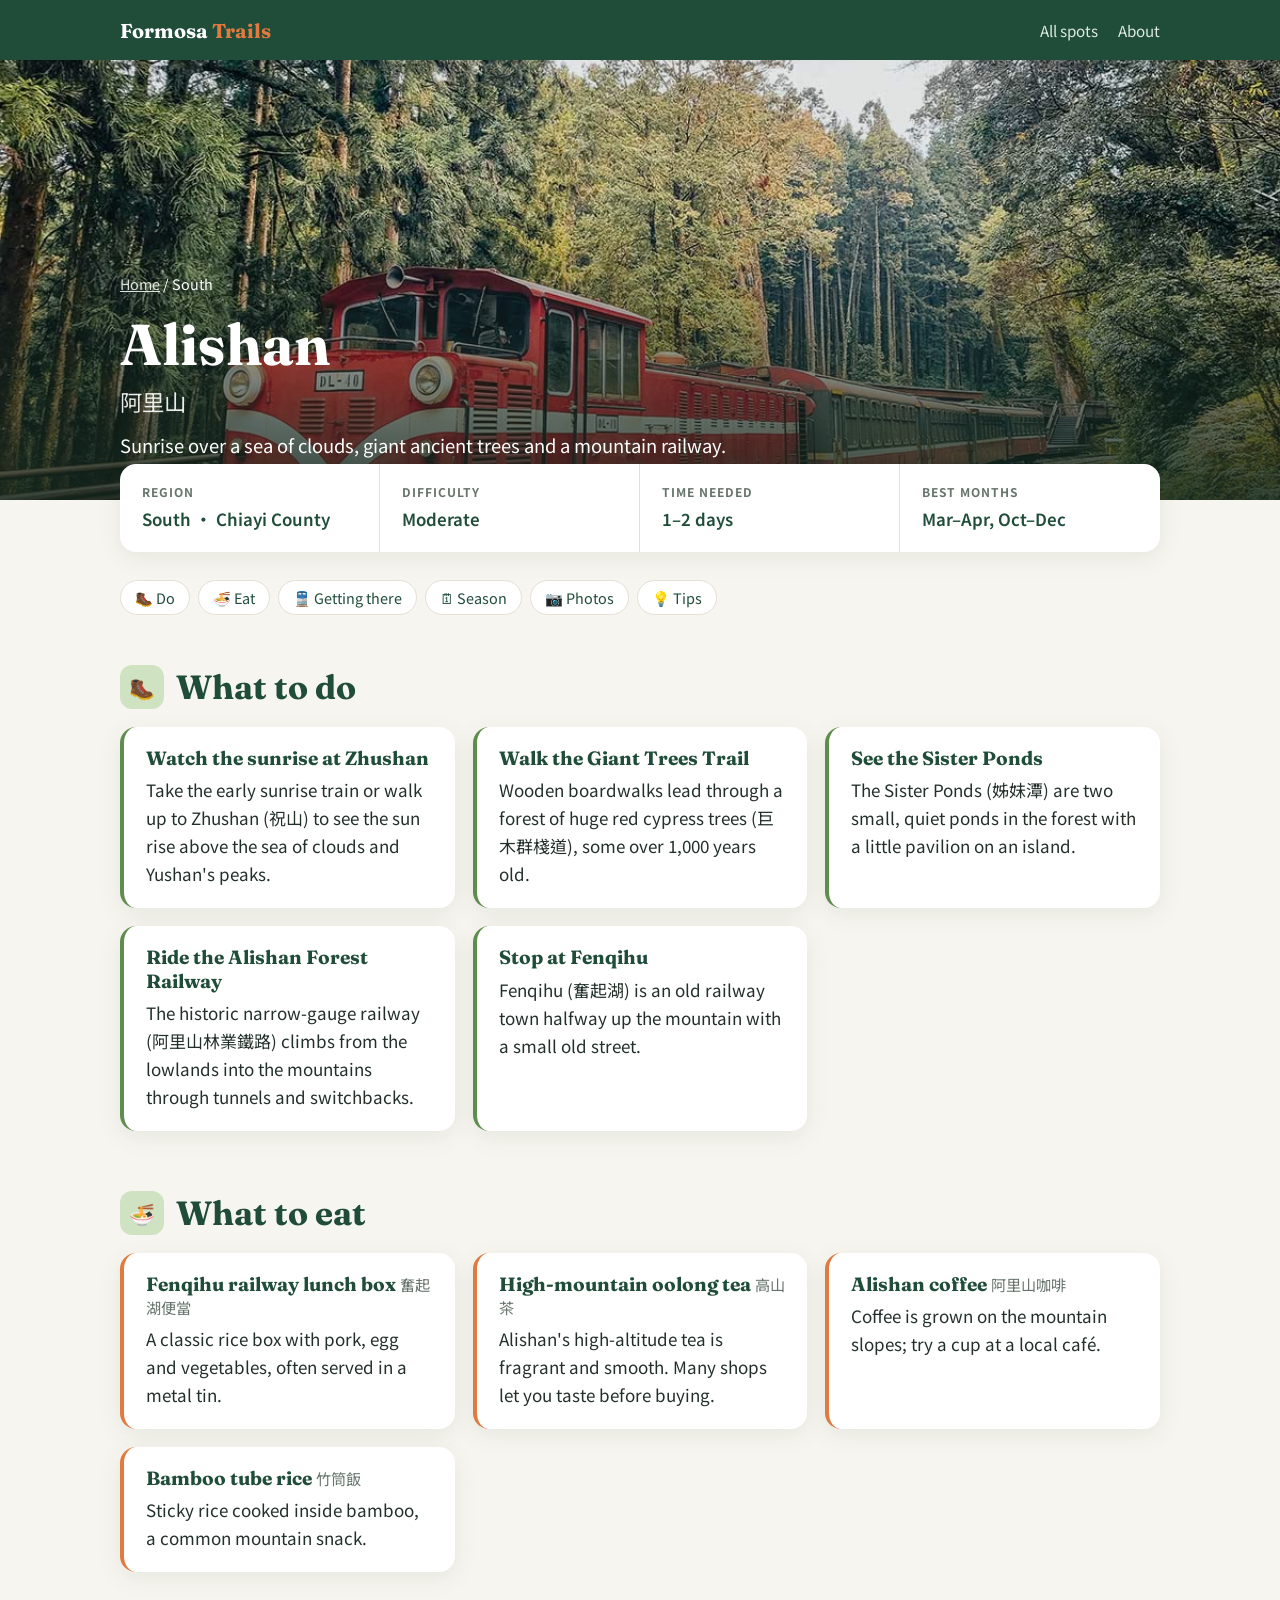
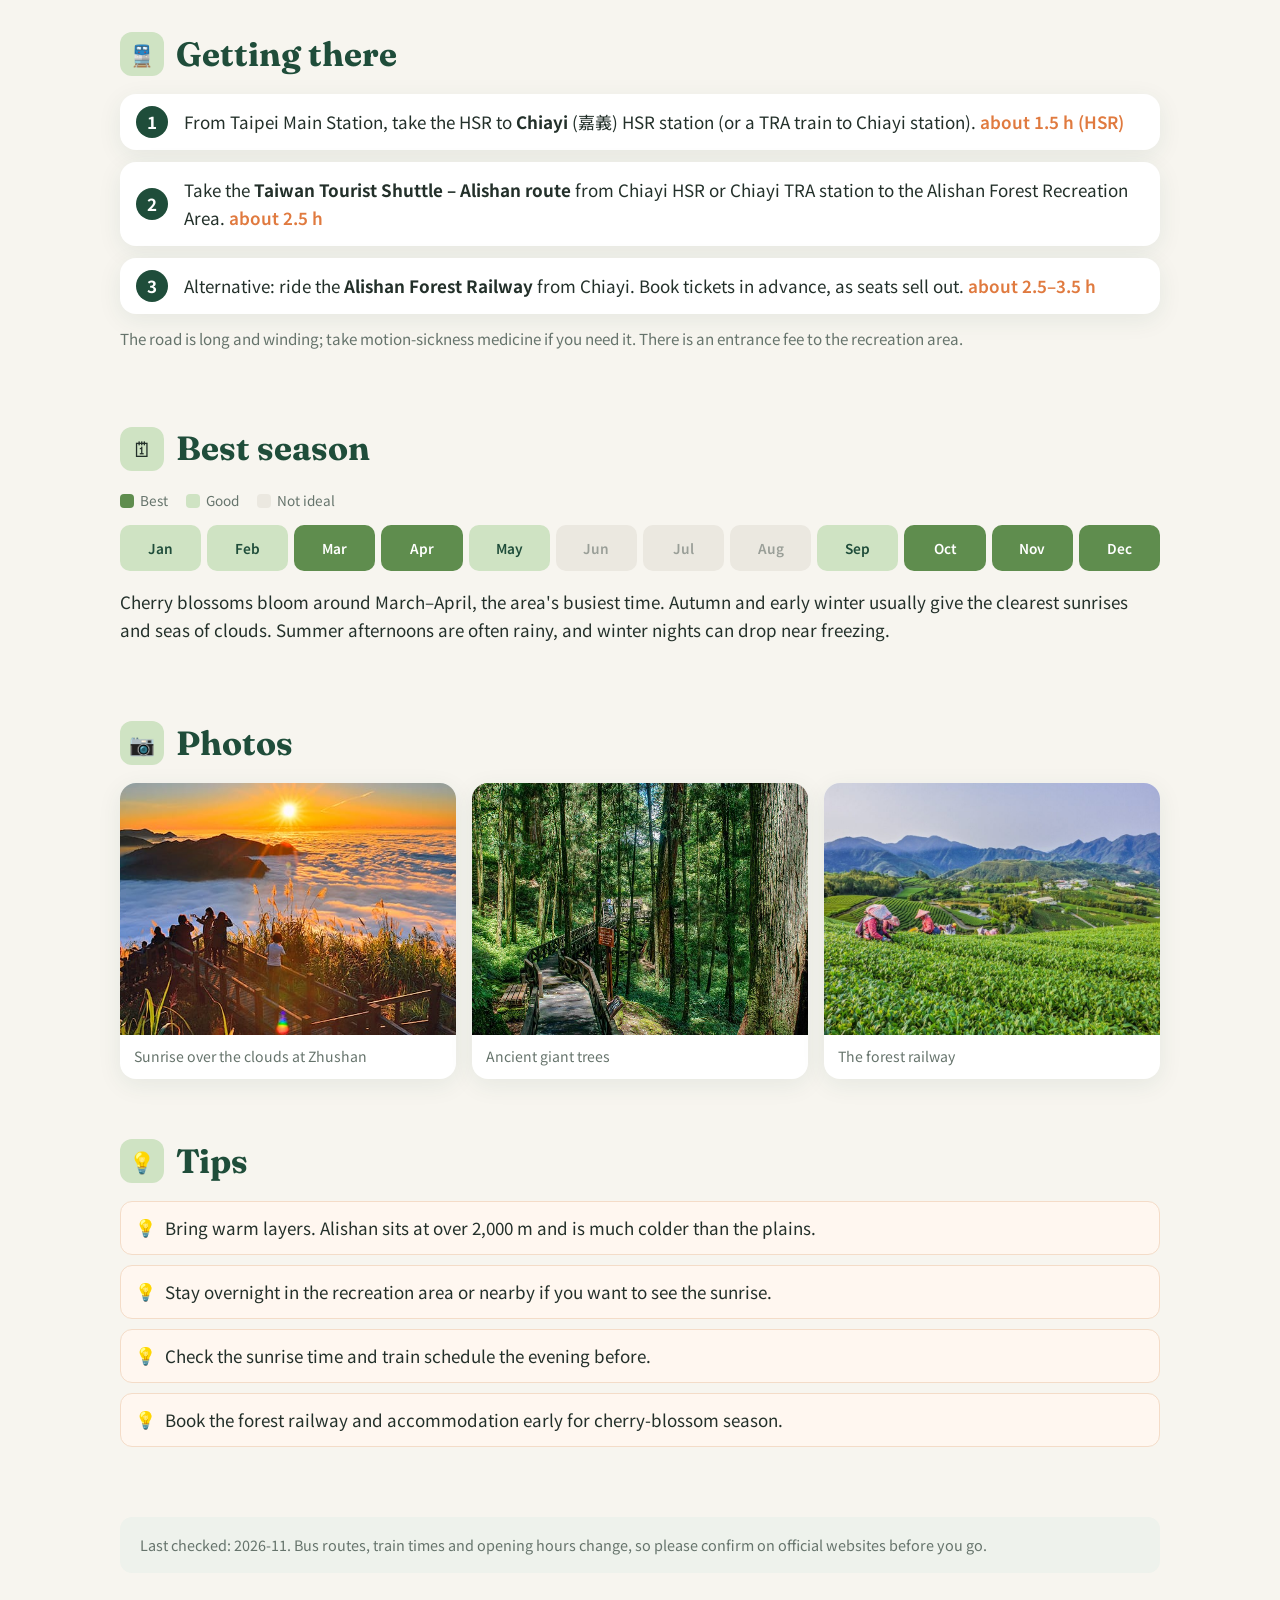
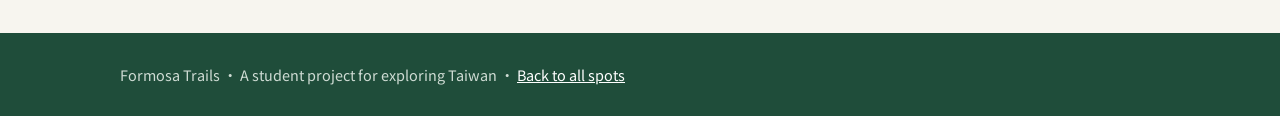
==== spots/alishan.html @ 12a294a2 "Add files via upload" ====
<!DOCTYPE html>
<html lang="en">
<head>
  <meta charset="UTF-8">
  <meta name="viewport" content="width=device-width, initial-scale=1.0">
  <title>Alishan 阿里山 · Formosa Trails</title>
  <meta name="description" content="Sunrise over a sea of clouds, giant ancient trees and a mountain railway.">
  <link rel="preconnect" href="https://fonts.googleapis.com">
  <link rel="preconnect" href="https://fonts.gstatic.com" crossorigin>
  <link href="https://fonts.googleapis.com/css2?family=Fraunces:wght@600;700&family=Noto+Sans+TC:wght@400;600;700&display=swap" rel="stylesheet">
  <link rel="stylesheet" href="../css/style.css">
</head>
<body>

<header class="site-header">
  <div class="wrap">
    <a class="logo" href="../index.html">Formosa <span>Trails</span></a>
    <nav><a href="../index.html#spots">All spots</a><a href="../index.html#about">About</a></nav>
  </div>
</header>

<!-- 1. HERO -->
<section class="spot-hero">
  <img src="../images/alishan/hero.jpg" alt="Alishan"
       onerror="this.parentElement.classList.add('missing')">
  <div class="wrap">
    <p class="breadcrumb"><a href="../index.html">Home</a> / South</p>
    <h1>Alishan</h1>
    <p class="zh" lang="zh-Hant">阿里山</p>
    <p class="tagline">Sunrise over a sea of clouds, giant ancient trees and a mountain railway.</p>
  </div>
</section>

<main class="wrap">

  <!-- 2. QUICK FACTS -->
  <dl class="facts" id="facts">
    <div class="fact"><dt>Region</dt><dd>South · Chiayi County</dd></div>
    <div class="fact"><dt>Difficulty</dt><dd>Moderate</dd></div>
    <div class="fact"><dt>Time needed</dt><dd>1–2 days</dd></div>
    <div class="fact"><dt>Best months</dt><dd>Mar–Apr, Oct–Dec</dd></div>
  </dl>

  <nav class="section-nav">
    <a href="#do">🥾 Do</a><a href="#eat">🍜 Eat</a><a href="#transport">🚆 Getting there</a>
    <a href="#season">🗓 Season</a><a href="#photos">📷 Photos</a><a href="#tips">💡 Tips</a>
  </nav>

  <!-- 3. WHAT TO DO -->
  <section class="section" id="do">
    <div class="section-head"><span class="icon">🥾</span><h2>What to do</h2></div>
    <div class="grid-2">
      <div class="item"><h3>Watch the sunrise at Zhushan</h3><p>Take the early sunrise train or walk up to Zhushan (祝山) to see the sun rise above the sea of clouds and Yushan's peaks.</p></div>
      <div class="item"><h3>Walk the Giant Trees Trail</h3><p>Wooden boardwalks lead through a forest of huge red cypress trees (巨木群棧道), some over 1,000 years old.</p></div>
      <div class="item"><h3>See the Sister Ponds</h3><p>The Sister Ponds (姊妹潭) are two small, quiet ponds in the forest with a little pavilion on an island.</p></div>
      <div class="item"><h3>Ride the Alishan Forest Railway</h3><p>The historic narrow-gauge railway (阿里山林業鐵路) climbs from the lowlands into the mountains through tunnels and switchbacks.</p></div>
      <div class="item"><h3>Stop at Fenqihu</h3><p>Fenqihu (奮起湖) is an old railway town halfway up the mountain with a small old street.</p></div>
    </div>
  </section>

  <!-- 4. WHAT TO EAT -->
  <section class="section" id="eat">
    <div class="section-head"><span class="icon">🍜</span><h2>What to eat</h2></div>
    <div class="grid-2">
      <div class="item food"><h3>Fenqihu railway lunch box <span class="zh-name" lang="zh-Hant">奮起湖便當</span></h3><p>A classic rice box with pork, egg and vegetables, often served in a metal tin.</p></div>
      <div class="item food"><h3>High-mountain oolong tea <span class="zh-name" lang="zh-Hant">高山茶</span></h3><p>Alishan's high-altitude tea is fragrant and smooth. Many shops let you taste before buying.</p></div>
      <div class="item food"><h3>Alishan coffee <span class="zh-name" lang="zh-Hant">阿里山咖啡</span></h3><p>Coffee is grown on the mountain slopes; try a cup at a local café.</p></div>
      <div class="item food"><h3>Bamboo tube rice <span class="zh-name" lang="zh-Hant">竹筒飯</span></h3><p>Sticky rice cooked inside bamboo, a common mountain snack.</p></div>
    </div>
  </section>

  <!-- 5. GETTING THERE -->
  <section class="section" id="transport">
    <div class="section-head"><span class="icon">🚆</span><h2>Getting there</h2></div>
    <ol class="steps">
      <li>From Taipei Main Station, take the HSR to <strong>Chiayi</strong> (嘉義) HSR station (or a TRA train to Chiayi station). <span class="time">about 1.5 h (HSR)</span></li>
      <li>Take the <strong>Taiwan Tourist Shuttle – Alishan route</strong> from Chiayi HSR or Chiayi TRA station to the Alishan Forest Recreation Area. <span class="time">about 2.5 h</span></li>
      <li>Alternative: ride the <strong>Alishan Forest Railway</strong> from Chiayi. Book tickets in advance, as seats sell out. <span class="time">about 2.5–3.5 h</span></li>
    </ol>
    <p class="note">The road is long and winding; take motion-sickness medicine if you need it. There is an entrance fee to the recreation area.</p>
  </section>

  <!-- 6. BEST SEASON -->
  <section class="section" id="season">
    <div class="section-head"><span class="icon">🗓</span><h2>Best season</h2></div>
    <div class="legend"><span><i class="l-best"></i>Best</span><span><i class="l-ok"></i>Good</span><span><i class="l-no"></i>Not ideal</span></div>
    <ol class="months" data-best="3,4,10,11,12" data-ok="1,2,5,9"></ol>
    <p>Cherry blossoms bloom around March–April, the area's busiest time. Autumn and early winter usually give the clearest sunrises and seas of clouds. Summer afternoons are often rainy, and winter nights can drop near freezing.</p>
  </section>

  <!-- 7. PHOTOS -->
  <section class="section" id="photos">
    <div class="section-head"><span class="icon">📷</span><h2>Photos</h2></div>
    <div class="gallery">
      <figure><div class="ph"><img src="../images/alishan/1.jpg" alt="Sunrise and sea of clouds from Zhushan" loading="lazy" onerror="this.parentElement.classList.add('missing')"></div><figcaption>Sunrise over the clouds at Zhushan</figcaption></figure>
      <figure><div class="ph"><img src="../images/alishan/2.jpg" alt="Giant red cypress trees in the forest" loading="lazy" onerror="this.parentElement.classList.add('missing')"></div><figcaption>Ancient giant trees</figcaption></figure>
      <figure><div class="ph"><img src="../images/alishan/3.jpg" alt="Alishan Forest Railway train in the forest" loading="lazy" onerror="this.parentElement.classList.add('missing')"></div><figcaption>The forest railway</figcaption></figure>
    </div>
  </section>

  <!-- 8. TIPS -->
  <section class="section" id="tips">
    <div class="section-head"><span class="icon">💡</span><h2>Tips</h2></div>
    <ul class="tips">
      <li>Bring warm layers. Alishan sits at over 2,000 m and is much colder than the plains.</li>
      <li>Stay overnight in the recreation area or nearby if you want to see the sunrise.</li>
      <li>Check the sunrise time and train schedule the evening before.</li>
      <li>Book the forest railway and accommodation early for cherry-blossom season.</li>
    </ul>
  </section>

  <!-- 9. LAST CHECKED -->
  <p class="checked">Last checked: 2026-11. Bus routes, train times and opening hours change, so please confirm on official websites before you go.</p>

</main>
<footer class="site-footer">
  <div class="wrap">Formosa Trails · A student project for exploring Taiwan · <a href="../index.html">Back to all spots</a></div>
</footer>

<script src="../js/main.js"></script>
</body>
</html>
---- css/style.css ----
/* ============================================================
   Formosa Trails — the ONLY stylesheet. See AGENTS.md §7.
   ============================================================ */

:root {
  --forest: #1f4d3a;
  --moss: #5f8d4e;
  --moss-light: #cfe3c3;
  --sunset: #e07a3f;
  --cream: #f7f5ef;
  --paper: #ffffff;
  --ink: #23302a;
  --muted: #66746c;
  --line: #e3e0d6;
  --radius: 16px;
  --shadow: 0 6px 24px rgba(31, 77, 58, 0.08);
  --max: 1080px;
}

* { box-sizing: border-box; }

html { scroll-behavior: smooth; }

body {
  margin: 0;
  font-family: "Noto Sans TC", system-ui, sans-serif;
  color: var(--ink);
  background: var(--cream);
  line-height: 1.65;
  font-size: 17px;
}

h1, h2, h3 {
  font-family: "Fraunces", Georgia, serif;
  color: var(--forest);
  line-height: 1.2;
  margin: 0 0 0.5em;
}
h1 { font-size: clamp(2.2rem, 5vw, 3.6rem); }
h2 { font-size: clamp(1.6rem, 3vw, 2.1rem); }
h3 { font-size: 1.2rem; }

a { color: var(--sunset); }
img { max-width: 100%; display: block; }

.wrap { max-width: var(--max); margin: 0 auto; padding: 0 20px; }

/* ---------- Header ---------- */
.site-header {
  background: var(--forest);
  color: #fff;
  position: sticky; top: 0; z-index: 10;
}
.site-header .wrap {
  display: flex; align-items: center; justify-content: space-between;
  height: 60px;
}
.logo {
  font-family: "Fraunces", serif; font-weight: 700; font-size: 1.25rem;
  color: #fff; text-decoration: none;
}
.logo span { color: var(--sunset); }
.site-header nav a {
  color: #dfe9e2; text-decoration: none; margin-left: 20px; font-size: 0.95rem;
}
.site-header nav a:hover { color: #fff; }

/* ---------- Home hero ---------- */
.home-hero {
  background:
    linear-gradient(160deg, rgba(31,77,58,0.92), rgba(95,141,78,0.85)),
    radial-gradient(circle at 80% 20%, var(--sunset), transparent 50%);
  color: #fff;
  padding: 80px 0 70px;
  position: relative;
  overflow: hidden;
}
.home-hero::after { /* mountain silhouette */
  content: ""; position: absolute; left: 0; right: 0; bottom: -1px; height: 90px;
  background: var(--cream);
  clip-path: polygon(0 100%, 0 60%, 12% 30%, 22% 55%, 35% 10%, 48% 50%, 58% 25%, 70% 60%, 82% 20%, 92% 45%, 100% 30%, 100% 100%);
}
.home-hero h1 { color: #fff; }
.home-hero p { max-width: 620px; font-size: 1.15rem; color: #e9f1ec; }
.hero-stat {
  display: inline-block; margin-top: 10px; padding: 6px 14px;
  background: rgba(255,255,255,0.15); border-radius: 999px; font-size: 0.95rem;
}

/* ---------- Filters ---------- */
.filters {
  display: flex; flex-wrap: wrap; gap: 10px; align-items: center;
  margin: 30px 0 24px;
}
.filters .label { font-weight: 600; color: var(--muted); margin-right: 4px; }
.filter-btn {
  border: 1.5px solid var(--line); background: var(--paper); color: var(--ink);
  padding: 7px 16px; border-radius: 999px; cursor: pointer; font: inherit; font-size: 0.92rem;
  transition: all .15s;
}
.filter-btn:hover { border-color: var(--moss); }
.filter-btn.active { background: var(--forest); border-color: var(--forest); color: #fff; }
.filter-group { display: flex; flex-wrap: wrap; gap: 8px; align-items: center; margin-right: 18px; }

/* ---------- Cards ---------- */
.cards {
  display: grid;
  grid-template-columns: repeat(auto-fill, minmax(290px, 1fr));
  gap: 24px;
  margin-bottom: 60px;
}
.card {
  background: var(--paper); border-radius: var(--radius); overflow: hidden;
  box-shadow: var(--shadow); text-decoration: none; color: var(--ink);
  display: flex; flex-direction: column;
  transition: transform .2s, box-shadow .2s;
}
.card:hover { transform: translateY(-4px); box-shadow: 0 12px 32px rgba(31,77,58,0.15); }
.card.hidden { display: none; }
.card-img { aspect-ratio: 16 / 10; overflow: hidden; }
.card-img img { width: 100%; height: 100%; object-fit: cover; }
.card-body { padding: 18px 20px 22px; }
.card-body h3 { margin-bottom: 6px; }
.card-body h3 span { font-family: "Noto Sans TC", sans-serif; font-weight: 400; color: var(--muted); font-size: 0.95rem; }
.card-body p { margin: 0 0 12px; font-size: 0.97rem; }
.card-region {
  text-transform: uppercase; letter-spacing: 0.08em; font-size: 0.75rem !important;
  color: var(--sunset); font-weight: 700; margin-bottom: 6px !important;
}
.empty-msg { display: none; color: var(--muted); padding: 30px 0; }
.empty-msg.show { display: block; }

.tags { list-style: none; padding: 0; margin: 0; display: flex; flex-wrap: wrap; gap: 6px; }
.tags li {
  background: var(--moss-light); color: var(--forest);
  font-size: 0.78rem; padding: 3px 10px; border-radius: 999px; font-weight: 600;
}

/* ---------- Photo fallback (no image yet) ---------- */
.missing {
  background:
    linear-gradient(135deg, var(--moss-light), #e8efe2 60%, #f3e3d5);
  display: flex; align-items: center; justify-content: center; min-height: 160px;
}
.missing img { display: none; }
.missing::before {
  content: "⛰  Photo coming soon";
  color: var(--forest); font-weight: 600; opacity: 0.7; font-size: 0.95rem;
}

/* ---------- Spot page hero ---------- */
.spot-hero {
  position: relative; min-height: 440px; color: #fff;
  display: flex; align-items: flex-end;
  background: linear-gradient(135deg, var(--forest), var(--moss));
  overflow: hidden;
}
.spot-hero > img {
  position: absolute; inset: 0; width: 100%; height: 100%; object-fit: cover;
}
.spot-hero.missing::before { content: none; }
.spot-hero::after {
  content: ""; position: absolute; inset: 0;
  background: linear-gradient(to top, rgba(20,40,30,0.85), rgba(20,40,30,0.1) 65%);
}
.spot-hero .wrap { position: relative; z-index: 1; padding-bottom: 40px; width: 100%; }
.spot-hero h1 { color: #fff; margin-bottom: 4px; }
.spot-hero .zh { font-size: 1.4rem; opacity: 0.9; margin: 0 0 10px; }
.spot-hero .tagline { font-size: 1.15rem; max-width: 640px; margin: 0; }
.breadcrumb { font-size: 0.9rem; margin-bottom: 14px; }
.breadcrumb a { color: #fff; opacity: 0.85; }

/* ---------- Quick facts ---------- */
.facts {
  display: grid; grid-template-columns: repeat(4, 1fr); gap: 0;
  background: var(--paper); border-radius: var(--radius); box-shadow: var(--shadow);
  margin-top: -36px; position: relative; z-index: 2;
}
.fact { padding: 18px 22px; border-right: 1px solid var(--line); }
.fact:last-child { border-right: none; }
.fact dt { font-size: 0.75rem; text-transform: uppercase; letter-spacing: 0.08em; color: var(--muted); font-weight: 700; }
.fact dd { margin: 4px 0 0; font-weight: 600; color: var(--forest); font-size: 1.05rem; }

/* ---------- Section nav ---------- */
.section-nav {
  display: flex; flex-wrap: wrap; gap: 8px; margin: 28px 0 0;
}
.section-nav a {
  text-decoration: none; font-size: 0.9rem; color: var(--forest);
  border: 1.5px solid var(--line); padding: 5px 14px; border-radius: 999px; background: var(--paper);
}
.section-nav a:hover { border-color: var(--sunset); color: var(--sunset); }

/* ---------- Sections ---------- */
.section { padding: 50px 0 10px; scroll-margin-top: 70px; }
.section-head { display: flex; align-items: center; gap: 12px; margin-bottom: 18px; }
.section-head .icon {
  width: 44px; height: 44px; border-radius: 12px; background: var(--moss-light);
  display: grid; place-items: center; font-size: 1.3rem; flex-shrink: 0;
}
.section-head h2 { margin: 0; }

.grid-2 { display: grid; grid-template-columns: repeat(auto-fill, minmax(280px, 1fr)); gap: 18px; }

.item {
  background: var(--paper); border-radius: var(--radius); padding: 20px 22px;
  box-shadow: var(--shadow); border-left: 4px solid var(--moss);
}
.item h3 { margin-bottom: 6px; }
.item p { margin: 0; }
.item.food { border-left-color: var(--sunset); }
.item .zh-name { color: var(--muted); font-family: "Noto Sans TC", sans-serif; font-weight: 400; font-size: 0.95rem; }

/* Transport steps */
.steps { counter-reset: step; list-style: none; padding: 0; margin: 0; }
.steps li {
  counter-increment: step; position: relative; padding: 14px 18px 14px 64px;
  background: var(--paper); border-radius: var(--radius); margin-bottom: 12px; box-shadow: var(--shadow);
}
.steps li::before {
  content: counter(step); position: absolute; left: 16px; top: 50%; transform: translateY(-50%);
  width: 32px; height: 32px; border-radius: 50%; background: var(--forest); color: #fff;
  display: grid; place-items: center; font-weight: 700;
}
.steps .time { color: var(--sunset); font-weight: 600; white-space: nowrap; }
.note { color: var(--muted); font-size: 0.95rem; margin-top: 10px; }

/* Month strip (rendered by js/main.js) */
.months {
  list-style: none; padding: 0; margin: 0 0 16px;
  display: grid; grid-template-columns: repeat(12, 1fr); gap: 6px;
}
.months li {
  text-align: center; padding: 12px 0; border-radius: 10px; font-size: 0.85rem; font-weight: 600;
  background: #ebe8e0; color: #9a9f98;
}
.months li.ok { background: var(--moss-light); color: var(--forest); }
.months li.best { background: var(--moss); color: #fff; }
.legend { display: flex; gap: 18px; font-size: 0.85rem; color: var(--muted); margin-bottom: 14px; flex-wrap: wrap; }
.legend i { display: inline-block; width: 14px; height: 14px; border-radius: 4px; vertical-align: -2px; margin-right: 6px; }
.legend .l-best { background: var(--moss); }
.legend .l-ok { background: var(--moss-light); }
.legend .l-no { background: #ebe8e0; }

/* Gallery */
.gallery { display: grid; grid-template-columns: repeat(3, 1fr); gap: 16px; }
.gallery figure { margin: 0; background: var(--paper); border-radius: var(--radius); overflow: hidden; box-shadow: var(--shadow); }
.gallery .ph { aspect-ratio: 4 / 3; overflow: hidden; }
.gallery .ph img { width: 100%; height: 100%; object-fit: cover; transition: transform .3s; }
.gallery figure:hover .ph img { transform: scale(1.04); }
.gallery figcaption { padding: 10px 14px; font-size: 0.88rem; color: var(--muted); }

/* Tips */
.tips { list-style: none; padding: 0; margin: 0; }
.tips li {
  background: #fff7f0; border: 1px solid #f4dcc8; border-radius: 12px;
  padding: 12px 16px 12px 44px; margin-bottom: 10px; position: relative;
}
.tips li::before { content: "💡"; position: absolute; left: 14px; top: 11px; }
.tips li.warn { background: #fff1ee; border-color: #f2c3b8; }
.tips li.warn::before { content: "⚠️"; }

.checked {
  margin: 50px 0 0; padding: 16px 20px; border-radius: 12px; background: #eef2ec;
  font-size: 0.9rem; color: var(--muted);
}

/* ---------- About block (home) ---------- */
.about {
  background: var(--paper); border-radius: var(--radius); box-shadow: var(--shadow);
  padding: 30px 32px; margin-bottom: 60px;
}
.about ol { padding-left: 20px; }

/* ---------- Footer ---------- */
.site-footer {
  background: var(--forest); color: #cfdcd4; padding: 30px 0; margin-top: 60px; font-size: 0.9rem;
}
.site-footer a { color: #fff; }

/* ---------- Responsive ---------- */
@media (max-width: 760px) {
  body { font-size: 16px; }
  .facts { grid-template-columns: repeat(2, 1fr); }
  .fact:nth-child(2) { border-right: none; }
  .fact:nth-child(-n+2) { border-bottom: 1px solid var(--line); }
  .gallery { grid-template-columns: 1fr; }
  .months { grid-template-columns: repeat(6, 1fr); }
  .site-header nav a { margin-left: 14px; }
  .spot-hero { min-height: 360px; }
}
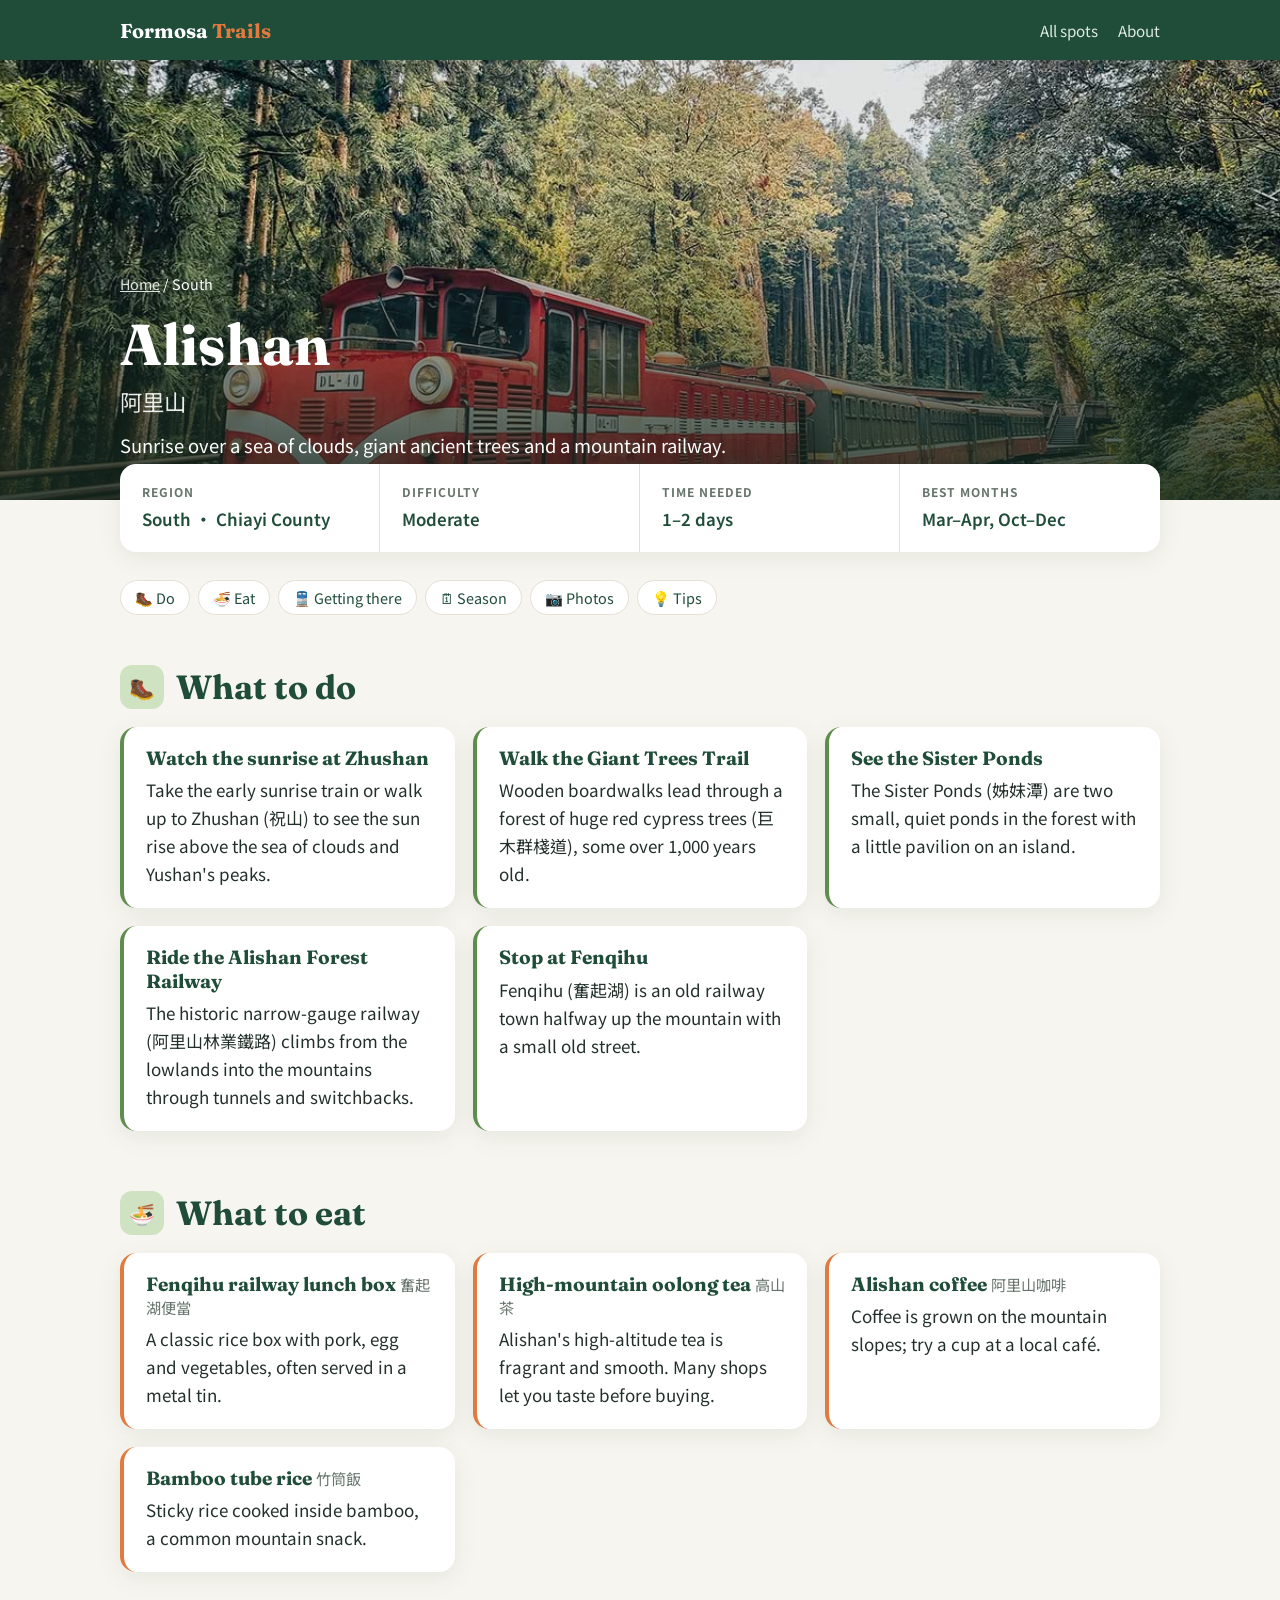
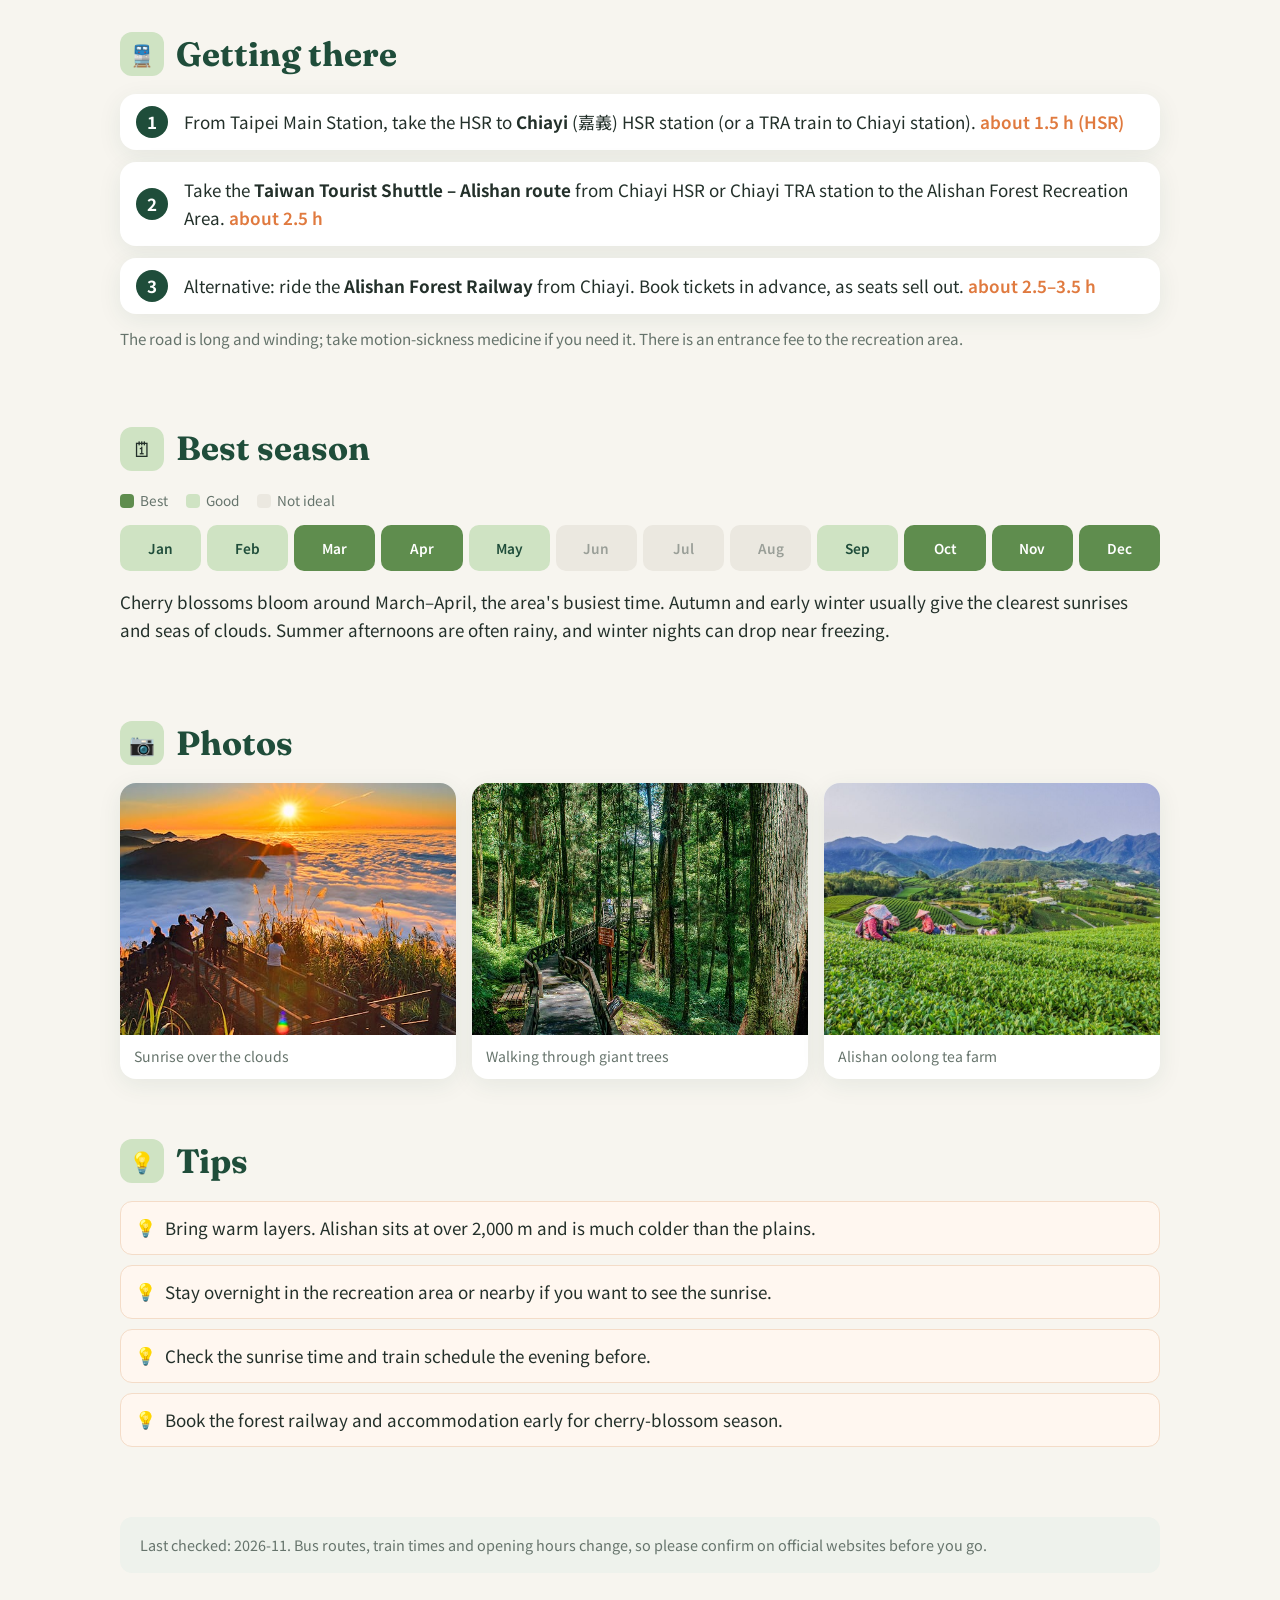
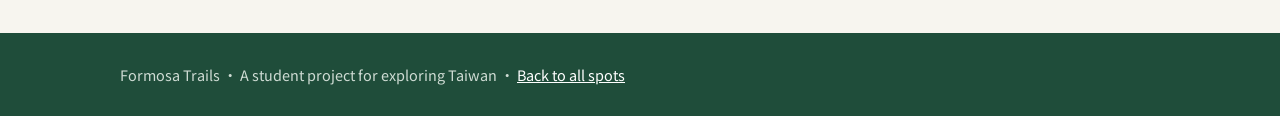
==== commit 77c8167f: "Revise photo captions in alishan.html Updated captions for photos in the Alishan section." ====
--- a/spots/alishan.html
+++ b/spots/alishan.html
@@ -92,9 +92,9 @@
   <section class="section" id="photos">
     <div class="section-head"><span class="icon">📷</span><h2>Photos</h2></div>
     <div class="gallery">
-      <figure><div class="ph"><img src="../images/alishan/1.jpg" alt="Sunrise and sea of clouds from Zhushan" loading="lazy" onerror="this.parentElement.classList.add('missing')"></div><figcaption>Sunrise over the clouds at Zhushan</figcaption></figure>
-      <figure><div class="ph"><img src="../images/alishan/2.jpg" alt="Giant red cypress trees in the forest" loading="lazy" onerror="this.parentElement.classList.add('missing')"></div><figcaption>Ancient giant trees</figcaption></figure>
-      <figure><div class="ph"><img src="../images/alishan/3.jpg" alt="Alishan Forest Railway train in the forest" loading="lazy" onerror="this.parentElement.classList.add('missing')"></div><figcaption>The forest railway</figcaption></figure>
+      <figure><div class="ph"><img src="../images/alishan/1.jpg" alt="Sunrise and sea of clouds from Zhushan" loading="lazy" onerror="this.parentElement.classList.add('missing')"></div><figcaption>Sunrise over the clouds</figcaption></figure>
+      <figure><div class="ph"><img src="../images/alishan/2.jpg" alt="Giant red cypress trees in the forest" loading="lazy" onerror="this.parentElement.classList.add('missing')"></div><figcaption>Walking through giant trees</figcaption></figure>
+      <figure><div class="ph"><img src="../images/alishan/3.jpg" alt="Alishan Forest Railway train in the forest" loading="lazy" onerror="this.parentElement.classList.add('missing')"></div><figcaption>Alishan oolong tea farm</figcaption></figure>
     </div>
   </section>
 
